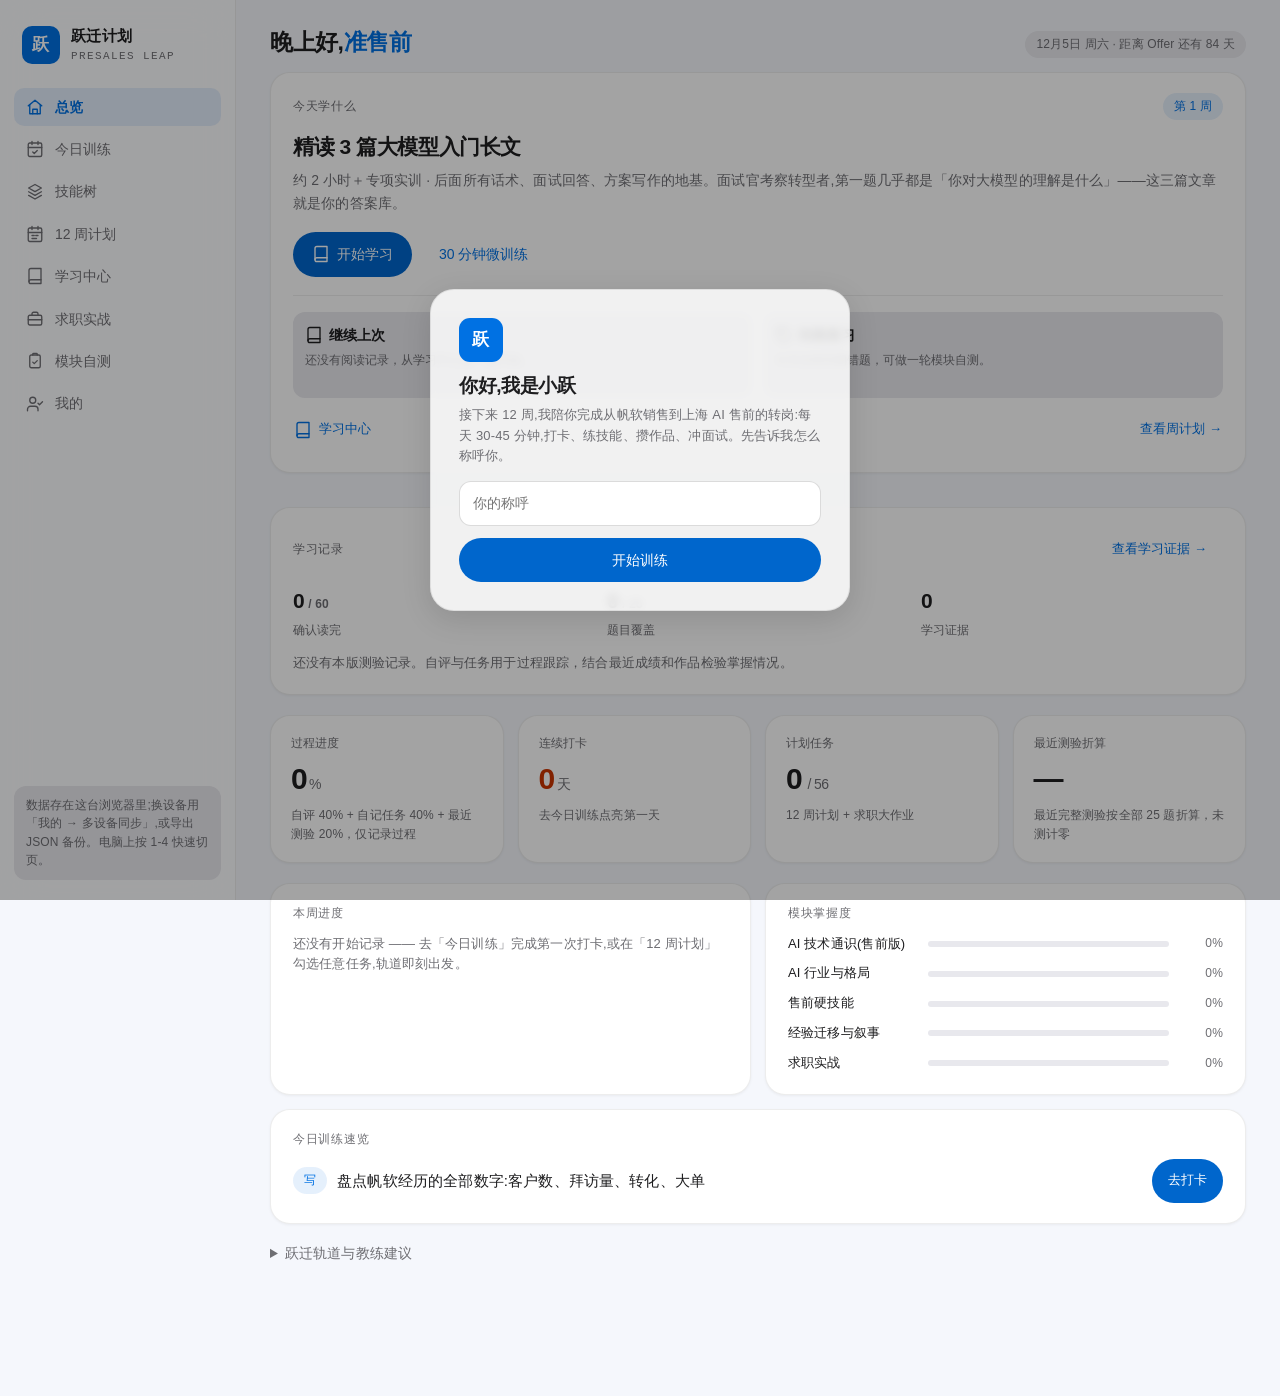
==== yueqian-training/index.html @ a4d29313 "发布 Web 1.17.0 - 资料与站点更新  Co-Authored-By: Claude Opus 5.5 <noreply@anthropic.com>" ====
<!doctype html>
<html lang="zh-CN" class="booting">
<head>
<meta charset="utf-8">
<meta name="viewport" content="width=device-width,initial-scale=1,viewport-fit=cover">
<meta name="color-scheme" content="light dark">
<title>跃迁计划 · 帆软销售 → 上海 AI 售前训练营</title>
<meta name="description" content="90 天跳槽冲刺:AI 通识、行业格局、售前硬技能、面试叙事与求职实战,一条轨道飞向 Offer。">
<link rel="icon" href="data:image/svg+xml,%3Csvg xmlns='http://www.w3.org/2000/svg' viewBox='0 0 64 64'%3E%3Crect width='64' height='64' rx='14' fill='%230071E3'/%3E%3Ctext x='32' y='44' font-size='34' text-anchor='middle' fill='white' font-family='PingFang SC,sans-serif' font-weight='600'%3E跃%3C/text%3E%3C/svg%3E">
<link rel="manifest" href="manifest.webmanifest">
<link rel="apple-touch-icon" href="icon-180.png">
<meta name="apple-mobile-web-app-capable" content="yes">
<meta name="apple-mobile-web-app-status-bar-style" content="black-translucent">
<meta name="apple-mobile-web-app-title" content="跃迁计划">
<meta name="format-detection" content="telephone=no">
<meta name="theme-color" content="#f5f7fc">
<script>
var APP_VERSION='1.17.0';
/* 课程内容与页面并行下载;app.js 读取这个 Promise */
window.YUEQIAN_CONTENT=fetch('./content/course.json',{cache:'no-cache'}).then(function(r){if(!r.ok)throw new Error('HTTP '+r.status);return r.json()});window.YUEQIAN_CONTENT.catch(function(){});
</script>
<style>
/* ---------- tokens ---------- */
:root{
  --bg:#f5f7fc; --surface:#ffffff; --surface-2:#e8e8ed; --ink:#1d1d1f; --muted:#6e6e73;
  --line:rgba(0,0,0,0.07); --line-strong:rgba(0,0,0,0.14);
  --brand:#0071e3; --brand-2:#0077ed; --brand-soft:rgba(0,113,227,0.10);
  --button-bg:#0066cc; --button-hover:#005bb5;
  --orange:#c93400; --orange-soft:rgba(255,149,0,0.13);
  --green:#248a3d; --green-soft:rgba(52,199,89,0.14);
  --red:#d70015; --red-soft:rgba(255,59,48,0.12);
  --amber:#b25000; --amber-soft:rgba(255,159,10,0.14);
  --shadow:0 8px 30px rgba(0,0,0,0.12); --shadow-sm:0 1px 3px rgba(0,0,0,0.05);
  --glass:rgba(255,255,255,0.22); --glass-hi:rgba(255,255,255,0.85); --glass-dim:rgba(0,0,0,0.04);
  --glass-line:rgba(0,0,0,0.08);
  --glass-shadow:0 16px 40px rgba(0,0,0,0.12);
  --tab-line:rgba(255,255,255,0.7);
  --tab-pill:rgba(255,255,255,0.38); --tab-pill-shadow:0 2px 8px rgba(0,0,0,0.08),inset 0 1px 1px rgba(255,255,255,0.95);
  --r:20px; --r-sm:12px;
  --font:-apple-system,BlinkMacSystemFont,"SF Pro Text","SF Pro Display","PingFang SC","Hiragino Sans GB","Microsoft YaHei","Segoe UI",sans-serif;
  --mono:ui-monospace,"SF Mono",SFMono-Regular,Menlo,Consolas,"PingFang SC",monospace;
}
:root[data-theme="dark"]{
  --bg:#0a0b12; --surface:#1c1c1e; --surface-2:#2c2c2e; --ink:#f5f5f7; --muted:#98989d;
  --line:rgba(255,255,255,0.10); --line-strong:rgba(255,255,255,0.20);
  --brand:#2997ff; --brand-2:#409cff; --brand-soft:rgba(41,151,255,0.16);
  --orange:#ff9f0a; --orange-soft:rgba(255,159,10,0.16);
  --green:#30d158; --green-soft:rgba(48,209,88,0.16);
  --red:#ff453a; --red-soft:rgba(255,69,58,0.16);
  --amber:#ffd60a; --amber-soft:rgba(255,214,10,0.15);
  --shadow:0 10px 34px rgba(0,0,0,0.55); --shadow-sm:0 1px 3px rgba(0,0,0,0.40);
  --glass:rgba(15,16,23,0.15); --glass-hi:rgba(255,255,255,0.22); --glass-dim:rgba(0,0,0,0.3);
  --glass-line:rgba(255,255,255,0.12);
  --glass-shadow:0 16px 44px rgba(0,0,0,0.42);
  --tab-line:rgba(255,255,255,0.25);
  --tab-pill:rgba(255,255,255,0.15); --tab-pill-shadow:0 2px 8px rgba(0,0,0,0.25),inset 0 1px 1px rgba(255,255,255,0.22);
}
/* ---------- base ---------- */
*{box-sizing:border-box}
html{-webkit-text-size-adjust:100%;background:var(--bg)}
body{margin:0;background:var(--bg);color:var(--ink);font:15px/1.6 var(--font);-webkit-font-smoothing:antialiased;letter-spacing:0.01em;touch-action:manipulation}
::selection{background:var(--brand-soft)}
h1,h2,h3,h4{margin:0;line-height:1.3;font-weight:600;letter-spacing:-0.02em}
p{margin:0}
button{font:inherit;color:inherit;background:none;border:0;padding:0;cursor:pointer}
input,select{font:inherit;color:inherit}
:focus-visible{outline:2px solid var(--brand);outline-offset:2px;border-radius:6px}
.ic{width:18px;height:18px;flex:none;fill:none;stroke:currentColor;stroke-width:1.8;stroke-linecap:round;stroke-linejoin:round}
.num{font-variant-numeric:tabular-nums}
.mono{font-family:var(--mono);letter-spacing:0}
.muted{color:var(--muted)}
.small{font-size:13px}
.hidden{display:none!important}
[hidden]{display:none!important}
@media (prefers-reduced-motion:reduce){*,*::before,*::after{animation:none!important;transition:none!important;scroll-behavior:auto!important}}
/* ---------- shell ---------- */
.app{display:flex;min-height:100vh}
.sidebar{width:236px;flex:none;position:sticky;top:0;height:100vh;display:flex;flex-direction:column;gap:4px;padding:20px 14px;background:color-mix(in srgb,var(--surface) 72%,transparent);backdrop-filter:blur(20px);-webkit-backdrop-filter:blur(20px);border-right:1px solid var(--line)}
.logo{display:flex;align-items:center;gap:11px;padding:4px 8px 18px}
.logo-mark{width:38px;height:38px;border-radius:10px;background:var(--brand);color:#fff;display:grid;place-items:center;font-weight:600;font-size:17px}
.logo b{display:block;font-size:15px;letter-spacing:0.02em}
.logo span{display:block;font-size:11px;color:var(--muted);letter-spacing:1.4px;font-family:var(--mono)}
.nav-btn{display:flex;align-items:center;gap:11px;width:100%;padding:8px 12px;border-radius:10px;color:var(--muted);font-weight:500;font-size:14px;text-align:left;transition:background .15s,color .15s}
.nav-btn:hover{background:var(--surface-2);color:var(--ink)}
.nav-btn.on{background:var(--brand-soft);color:var(--brand);font-weight:600}
.sidebar-foot{margin-top:auto;display:flex;flex-direction:column;gap:6px}
.side-note{padding:10px 12px;border-radius:12px;background:var(--surface-2);font-size:12px;color:var(--muted);line-height:1.55}
.main{flex:1;min-width:0;display:flex;flex-direction:column;padding-left:env(safe-area-inset-left,0px);padding-right:env(safe-area-inset-right,0px)}
.streak-chip{display:flex;align-items:center;gap:6px;padding:6px 12px;border-radius:999px;background:var(--surface-2);color:var(--ink);font-weight:600;font-size:13px;flex:none}
.streak-chip .ic{color:var(--orange);width:15px;height:15px}
.icon-btn{width:44px;height:44px;border-radius:10px;display:grid;place-items:center;color:var(--muted);transition:background .15s,color .15s}
.ptitle{font-size:23px;font-weight:700;letter-spacing:-0.02em;margin-bottom:14px}
.nudge{display:flex;align-items:center;gap:10px;justify-content:space-between;padding:12px 16px;border-radius:14px;background:var(--brand-soft);font-size:13px;font-weight:500;flex-wrap:wrap}
.nudge .ic{color:var(--brand);flex:none}
.nudge span{flex:1;min-width:180px;display:flex;align-items:center;gap:8px}
.me-row{display:flex;align-items:center;gap:14px;flex-wrap:wrap}
.me-mark{width:52px;height:52px;border-radius:14px;font-size:24px;flex:none}
.me-list{padding:0;overflow:hidden}
#dockTitle{position:fixed;top:calc(env(safe-area-inset-top,0px) + 8px);left:50%;transform:translate(-50%,-10px);z-index:55;padding:6px 18px;border-radius:999px;background:var(--glass);backdrop-filter:blur(4px) saturate(1.7);-webkit-backdrop-filter:blur(4px) saturate(1.7);border:1px solid var(--tab-line);box-shadow:var(--glass-shadow),inset 0 1px 1px var(--glass-hi);font-size:13px;font-weight:600;color:var(--ink);opacity:0;pointer-events:none;transition:opacity .22s ease,transform .22s ease;white-space:nowrap;max-width:70vw;overflow:hidden;text-overflow:ellipsis}
#dockTitle.on{opacity:1;transform:translate(-50%,0)}
.co-row{position:relative;border-radius:12px;overflow:hidden}
.co-red{position:absolute;inset:0;background:var(--red);color:#fff;border-radius:12px;display:flex;align-items:center;justify-content:flex-end;padding-right:20px;font-size:13px;font-weight:600}
.co-body{position:relative;z-index:1;display:flex;align-items:center;gap:8px;flex-wrap:wrap;background:var(--surface);border:1px solid var(--line);border-radius:12px;padding:8px 10px;transition:transform .28s cubic-bezier(.32,.72,.34,1)}
.me-item{border-bottom:1px solid var(--line)}
.me-item:last-child{border-bottom:0}
.me-item summary{display:flex;align-items:center;gap:12px;padding:13px 16px;cursor:pointer;list-style:none;font-weight:500;font-size:15px;user-select:none}
.me-item summary::-webkit-details-marker{display:none}
.me-lead{color:var(--brand)}
.me-val{margin-left:auto;color:var(--muted);font-size:13px;font-weight:400;max-width:45%;overflow:hidden;text-overflow:ellipsis;white-space:nowrap}
.me-chev{color:var(--muted);transition:transform .2s;flex:none}
.me-item[open] .me-chev{transform:rotate(180deg)}
.me-body{padding:2px 18px 16px 48px}
.log-more summary{cursor:pointer;color:var(--brand);font-size:13px;padding:10px 0 4px}
.log-more summary::-webkit-details-marker{display:none}
.logv{padding:12px 0;border-bottom:1px solid var(--line)}
.logv:last-child{border-bottom:0;padding-bottom:2px}
.logv ul{margin:7px 0 0;padding-left:18px;display:flex;flex-direction:column;gap:4px;font-size:13px;line-height:1.55}
.icon-btn:hover{background:var(--surface-2);color:var(--ink)}
.content{width:100%;max-width:1040px;margin:0 auto;padding:calc(28px + env(safe-area-inset-top,0px)) 32px 110px;display:grid;overflow-x:hidden;overflow-x:clip}
.view{grid-area:1/1;min-width:0}
.view.vi-l,.view.vi-r{position:relative;z-index:6;background:var(--bg)}
.view.vi-l{animation:vi-l .32s cubic-bezier(.32,.72,.34,1) both}
.view.vi-r{animation:vi-r .32s cubic-bezier(.32,.72,.34,1) both}
@keyframes vi-l{from{transform:translateX(-44px)}to{transform:none}}
@keyframes vi-r{from{transform:translateX(44px)}to{transform:none}}
@keyframes vin{from{opacity:0;transform:translateY(6px)}to{opacity:1;transform:none}}
.tabbar{display:none}
/* ---------- components ---------- */
.card{background:var(--surface);border:1px solid var(--line);border-radius:var(--r);box-shadow:var(--shadow-sm)}
.card.lift{transition:transform .2s ease,box-shadow .2s ease}
.card.lift:hover{transform:translateY(-2px);box-shadow:0 6px 18px rgba(0,0,0,0.08)}
:root[data-theme="dark"] .card.lift:hover{box-shadow:0 6px 18px rgba(0,0,0,0.5)}
.pad{padding:20px 22px}
.eyebrow{font-size:12px;font-weight:500;letter-spacing:0.06em;color:var(--muted)}
.btn{display:inline-flex;align-items:center;justify-content:center;gap:7px;padding:10px 18px;min-height:44px;border-radius:980px;font-weight:500;font-size:14px;background:var(--surface-2);color:var(--ink);border:1px solid transparent;transition:background .18s,color .18s,transform .12s ease;user-select:none}
.btn:hover{background:color-mix(in srgb,var(--surface-2) 82%,var(--muted))}
.btn:active{transform:scale(.97)}
.btn.primary{background:var(--button-bg);color:#fff}
.btn.primary:hover{background:var(--button-hover)}
.btn.ghost{background:transparent;color:var(--brand)}
.btn.ghost:hover{background:var(--brand-soft)}
.btn.danger{color:var(--red)}
.btn.sm{padding:8px 15px;min-height:44px;font-size:13px}
.tag{display:inline-flex;align-items:center;gap:5px;padding:3px 10px;border-radius:999px;font-size:12px;font-weight:500;background:var(--surface-2);color:var(--muted);border:1px solid transparent}
.tag.brand{background:var(--brand-soft);color:var(--brand)}
.tag.orange{background:var(--orange-soft);color:var(--orange)}
.tag.green{background:var(--green-soft);color:var(--green)}
.tag.amber{background:var(--amber-soft);color:var(--amber)}
.field{width:100%;padding:10px 13px;border-radius:12px;border:1px solid var(--line-strong);background:var(--surface);font-size:14px}
@media (pointer:coarse){.field{font-size:16px;padding:11px 13px}}
.field:focus{outline:none;border-color:var(--brand);box-shadow:0 0 0 3.5px var(--brand-soft)}
select.field{appearance:none;background-image:linear-gradient(45deg,transparent 50%,var(--muted) 50%),linear-gradient(135deg,var(--muted) 50%,transparent 50%);background-position:calc(100% - 18px) 50%,calc(100% - 13px) 50%;background-size:5px 5px;background-repeat:no-repeat;padding-right:34px}
.form-check{display:flex;align-items:flex-start;gap:9px;padding:7px 10px;border-radius:10px;cursor:pointer;transition:background .12s}
.form-check:hover{background:var(--surface-2)}
.form-check input{width:17px;height:17px;margin:2px 0 0;accent-color:var(--brand);flex:none}
.form-check input:checked + span{color:var(--muted);text-decoration:line-through;text-decoration-color:var(--line-strong)}
.hr{border:0;border-top:1px solid var(--line);margin:18px 0}
.grid2{display:grid;grid-template-columns:1fr 1fr;gap:14px}
@media (max-width:640px){.grid2{grid-template-columns:1fr}}
.seg{display:inline-flex;background:transparent;border:1px solid var(--line-strong);border-radius:10px;padding:2px;gap:2px}
.seg button{position:relative;padding:8px 14px;border-radius:8px;font-size:13px;font-weight:500;color:var(--muted);transition:background .15s,color .15s}
.seg button::after{content:"";position:absolute;inset:-4px -6px}
.seg button.on{background:var(--brand-soft);color:var(--brand);font-weight:600}
/* ---------- hero ---------- */
.hero{display:flex;flex-direction:column;gap:14px;margin-bottom:20px}
.hero-top{display:flex;align-items:flex-end;justify-content:space-between;gap:14px;flex-wrap:wrap}
.hero h2{font-size:23px;font-weight:700;letter-spacing:-0.02em}
.hero h2 em{font-style:normal;color:var(--brand)}
.runway{padding:20px 22px 12px}
.runway svg{width:100%;height:auto;display:block}
.rw-phase{font-size:11px;letter-spacing:0.12em;fill:var(--muted);font-weight:500}
.rw-phase.done{fill:var(--brand);font-weight:600}
.rw-flag{font-size:11px;letter-spacing:0.18em;fill:var(--brand);font-weight:600}
.rw-dots{display:none;gap:6px;flex-wrap:wrap;padding:2px 0 10px}
.rw-dots .tag{font-size:11px}
.coach{display:flex;gap:12px;align-items:flex-start}
.coach-ic{width:34px;height:34px;flex:none;border-radius:9px;background:var(--brand-soft);color:var(--brand);display:grid;place-items:center}
.coach-card{flex:1;min-width:0;border-left:2px solid var(--brand);padding-left:14px}
.coach-card .who{font-size:12px;font-weight:600;color:var(--brand);letter-spacing:0.04em;margin-bottom:2px}
.coach-card p{font-size:15px;line-height:1.6}
.coach-card p.fadein{animation:vin .45s ease}
.app-ic{width:44px;height:44px;border-radius:11px;background:var(--brand);color:#fff;display:grid;place-items:center;font-weight:600;font-size:17px}
/* ---------- stats ---------- */
.stats{display:grid;grid-template-columns:repeat(4,1fr);gap:14px;margin-bottom:20px}
@media (max-width:760px){.stats{grid-template-columns:repeat(2,1fr)}}
.stat{padding:18px 20px}
.stat .lbl{font-size:12px;color:var(--muted);font-weight:500}
.stat .val{font-size:30px;font-weight:600;letter-spacing:-0.02em;margin-top:2px}
.stat .sub{font-size:12px;color:var(--muted);margin-top:3px}
.stat .val .unit{font-size:14px;color:var(--muted);font-weight:500;margin-left:2px}
/* ---------- heat / bars ---------- */
.heat{display:grid;grid-template-columns:repeat(14,1fr);gap:4px;max-width:520px}
.heat i{aspect-ratio:1;border-radius:4px;background:var(--surface-2)}
.heat i.on{background:var(--brand)}
.heat i.today{box-shadow:0 0 0 2px var(--surface),0 0 0 3.5px var(--brand)}
.bar-row{display:flex;align-items:center;gap:12px}
.bar-row .bl{flex:0 0 128px;font-size:13px;font-weight:500}
.bar-row .track{flex:1;height:6px;border-radius:99px;background:var(--surface-2);overflow:hidden}
.bar-row .fill{height:100%;border-radius:99px;background:var(--brand);transition:width .5s ease}
.bar-row .pc{flex:0 0 42px;text-align:right;font-size:12px;color:var(--muted)}
/* ---------- skills ---------- */
.skill-grid{display:grid;grid-template-columns:repeat(auto-fill,minmax(178px,1fr));gap:9px}
.sk-desc{grid-column:1/-1;margin:-2px 4px 4px;line-height:1.7}
.sk-desc:empty{display:none}
.chip-skill{display:flex;align-items:center;gap:6px;padding:8px 9px 8px 13px;border-radius:13px;border:1px solid var(--line);background:var(--surface);transition:transform .12s,border-color .15s,background .15s}
.chip-skill:hover{transform:translateY(-1px);border-color:var(--line-strong)}
.sk-main{flex:1;display:flex;flex-direction:column;gap:2px;text-align:left;font:inherit;min-width:0;padding:3px 0}
.sk-main:active{transform:scale(.97)}
.sk-learn{width:24px;height:24px}
.chip-skill .nm{font-size:13px;font-weight:500;line-height:1.4}
.chip-skill .lv{display:flex;align-items:center;gap:5px;font-size:11px;color:var(--muted);letter-spacing:0.04em}
.chip-skill .lv::before{content:"";width:6px;height:6px;border-radius:99px;background:var(--line-strong)}
.chip-skill.lv1{background:var(--surface-2);border-color:transparent}
.chip-skill.lv1 .lv::before{background:var(--muted)}
.chip-skill.lv2{background:var(--brand-soft);border-color:transparent}
.chip-skill.lv2 .lv::before{background:var(--brand)}
.chip-skill.lv3{background:var(--green-soft);border-color:transparent}
.chip-skill.lv3 .lv::before{background:var(--green)}
@keyframes pop{0%{transform:scale(1)}40%{transform:scale(1.04)}100%{transform:scale(1)}}
.chip-skill.pop{animation:pop .22s ease}
/* ---------- weeks / details ---------- */
details.wk{border:1px solid var(--line);border-radius:14px;background:var(--surface);overflow:hidden}
details.wk + details.wk{margin-top:9px}
details.wk summary{display:flex;align-items:center;gap:10px;padding:13px 16px;cursor:pointer;list-style:none;font-weight:500;font-size:15px}
details.wk summary::-webkit-details-marker{display:none}
details.wk .chev{transition:transform .18s;color:var(--muted)}
details[open] > summary .chev{transform:rotate(180deg)}
details.wk .wk-body{padding:2px 16px 14px;display:flex;flex-direction:column;gap:2px}
details.wk.here{border-color:var(--brand);box-shadow:0 0 0 3.5px var(--brand-soft)}
.phase-head{display:flex;align-items:center;gap:12px;margin:22px 0 10px}
.phase-head h3{font-size:15px;font-weight:600}
.phase-head .track{flex:1;height:6px;border-radius:99px;background:var(--surface-2);overflow:hidden;min-width:80px}
.phase-head .fill{height:100%;background:var(--brand);border-radius:99px;transition:width .5s}
/* ---------- qa flip ---------- */
.qa-grid{display:grid;grid-template-columns:repeat(auto-fill,minmax(255px,1fr));gap:12px}
.flip{perspective:1200px;height:215px;cursor:pointer}
.flip-in{position:relative;width:100%;height:100%;transition:transform .5s cubic-bezier(.2,.7,.25,1);transform-style:preserve-3d}
.flip.on .flip-in{transform:rotateY(180deg)}
.face{position:absolute;inset:0;backface-visibility:hidden;-webkit-backface-visibility:hidden;border-radius:18px;border:1px solid var(--line);background:var(--surface);padding:16px 17px;display:flex;flex-direction:column;box-shadow:var(--shadow-sm)}
.face.back{transform:rotateY(180deg);background:var(--surface-2);overflow:auto}
.face .q{font-weight:600;font-size:14px;line-height:1.5}
.face .hint{margin-top:auto;display:flex;align-items:center;gap:6px;color:var(--muted);font-size:12px}
.face.back ul{margin:4px 0 8px;padding-left:17px;display:flex;flex-direction:column;gap:5px;font-size:12px;color:var(--ink)}
.face.back li::marker{color:var(--brand)}
/* ---------- 自测选项与进度点 ---------- */
.opt{display:flex;align-items:flex-start;gap:9px;padding:12px 14px;min-height:44px;border:1px solid var(--line-strong);border-radius:12px;background:var(--surface);font-size:14px;line-height:1.55;cursor:pointer;transition:background .15s,border-color .15s}
.opt+.opt{margin-top:8px}
.opt input{margin-top:3px;accent-color:var(--brand)}
.opt:hover{border-color:var(--brand)}
.opt.ok{border-color:var(--green);background:var(--green-soft)}
.opt.no{border-color:var(--red);background:var(--red-soft)}
.qdots{display:flex;gap:5px}
.qdots i{width:7px;height:7px;border-radius:999px;background:var(--line-strong);transition:background .2s}
.qdots i.on{background:var(--brand)}
/* ---------- task rows / lessons ---------- */
.tsk{display:flex;align-items:flex-start;gap:6px;padding:6px 8px;border-radius:10px}
.tsk:hover{background:var(--surface-2)}
.tsk .form-check{flex:1;padding:1px 0}
.lesson-btn{flex:none;width:44px;height:44px;border-radius:12px;display:grid;place-items:center;color:var(--brand);background:var(--brand-soft);transition:transform .12s}
.lesson-btn .ic{width:20px;height:20px}
.lesson-btn:hover{transform:scale(1.1)}
/* ---------- drawer ---------- */
#drawerMask{position:fixed;inset:0;background:rgba(0,0,0,0.32);z-index:70;opacity:0;transition:opacity .25s;pointer-events:none}
:root[data-theme="dark"] #drawerMask{background:rgba(0,0,0,0.5)}
#drawerMask.on{opacity:1;pointer-events:auto}
#drawer{position:fixed;top:0;right:0;bottom:0;width:min(640px,100vw);background:color-mix(in srgb,var(--surface) 88%,transparent);backdrop-filter:blur(4px) saturate(1.7);-webkit-backdrop-filter:blur(4px) saturate(1.7);border-left:1px solid var(--glass-line);box-shadow:var(--shadow);z-index:75;transform:translateX(103%);transition:transform .34s cubic-bezier(.32,.72,.25,1);display:flex;flex-direction:column;border-radius:0}
#drawer.on{transform:none}
.dr-head{padding:calc(10px + env(safe-area-inset-top,0px)) 24px 12px;border-bottom:1px solid var(--line);display:flex;flex-direction:column;gap:8px}
.dr-navrow{display:flex;align-items:center;gap:8px;min-width:0}
.dr-back{display:inline-flex;align-items:center;gap:1px;color:var(--brand);font-size:15px;font-weight:500;padding:6px 10px 6px 2px;margin-left:-8px;min-height:44px;flex:none;border-radius:10px;transition:opacity .15s}
.dr-back:active{opacity:.55}
.dr-back .ic{width:18px;height:18px}
.dr-head h3{font-size:19px;font-weight:600;letter-spacing:-0.02em}
.dr-src{font-size:11px;color:var(--muted);letter-spacing:0.04em;font-weight:500;flex:1;min-width:0;white-space:nowrap;overflow:hidden;text-overflow:ellipsis}
.dr-body{flex:1;overflow-y:auto;padding:8px 24px 32px}
.dr-foot{padding:14px 24px;border-top:1px solid var(--line)}
/* md */
.md h5{font-size:13px;margin:14px 0 4px;font-weight:600;letter-spacing:-0.01em}
.md p{margin:8px 0;font-size:14px;line-height:1.78}
.md ul{margin:6px 0 6px;padding-left:18px;display:flex;flex-direction:column;gap:5px;font-size:14px}
.md blockquote{margin:10px 0;padding:10px 14px;border-radius:12px;background:var(--brand-soft);font-size:13px;line-height:1.7}
.md table{width:100%;border-collapse:collapse;margin:10px 0;font-size:13px}
.md pre{max-width:100%;overflow-x:auto;white-space:pre;padding:14px;background:var(--surface-2);border-radius:10px;font-size:.82em;line-height:1.6}
.md img{display:block;max-width:100%;height:auto;margin:12px 0;border-radius:10px}
.md th{text-align:left;padding:7px 10px;background:transparent;border-bottom:1px solid var(--line-strong);font-size:12px;font-weight:600;white-space:nowrap}
.md td{padding:7px 10px;border-bottom:1px solid var(--line);vertical-align:top;line-height:1.6}
.mat{margin:12px 0;border:none;border-radius:14px;background:var(--surface-2);padding:13px 16px}
.mat summary{display:flex;align-items:center;gap:8px;flex-wrap:wrap;cursor:pointer;list-style:none;min-height:44px}
.mat summary::-webkit-details-marker{display:none}
.mat .chev{color:var(--muted);margin-left:auto;transition:transform .18s}
.mat[open] .chev{transform:rotate(180deg)}
.sec-t{font-size:11px;font-weight:600;letter-spacing:0.08em;color:var(--muted);margin:20px 0 8px}
/* learn view */
.learn-week{font-size:12px;font-weight:500;letter-spacing:0.04em}
.learn-item{display:flex;align-items:center;gap:10px;width:100%;padding:11px 14px;border:1px solid var(--line);border-radius:13px;background:var(--surface);transition:transform .12s,border-color .15s;margin-bottom:7px;font-size:14px;font-weight:500}
.learn-item.done .ic{color:var(--green)}
.learn-item.done span:nth-of-type(1){color:var(--muted)}
.learn-item:hover{transform:translateY(-1px);border-color:var(--brand)}
.daily-how summary{cursor:pointer;color:var(--brand);font-weight:500;font-size:13px}
.daily-how{margin:-4px 0 16px}
/* ---------- toast / modal ---------- */
#toasts{position:fixed;bottom:calc(24px + env(safe-area-inset-bottom,0px));left:50%;transform:translateX(-50%);z-index:90;display:flex;flex-direction:column;gap:8px;align-items:center;pointer-events:none;width:min(92vw,480px)}
.toast{display:flex;align-items:center;gap:10px;background:color-mix(in srgb,var(--surface) 72%,transparent);backdrop-filter:blur(4px) saturate(1.7);-webkit-backdrop-filter:blur(4px) saturate(1.7);border:1px solid var(--glass-line);box-shadow:var(--shadow);border-radius:14px;padding:11px 16px;font-weight:500;animation:tin .3s cubic-bezier(.2,.9,.3,1.1);max-width:100%;pointer-events:none;font-size:13px}
.toast button{pointer-events:auto}
.toast .ic{color:var(--brand)}
.toast.orange .ic{color:var(--orange)}
.toast.green .ic{color:var(--green)}
@keyframes tin{from{opacity:0;transform:translateY(10px)}to{opacity:1;transform:none}}
.toast.out{opacity:0;transform:translateY(-8px);transition:.3s}
.modal-mask{position:fixed;inset:0;background:rgba(0,0,0,0.36);z-index:80;display:grid;place-items:center;padding:20px}
.modal{background:color-mix(in srgb,var(--surface) 85%,transparent);backdrop-filter:blur(4px) saturate(1.7);-webkit-backdrop-filter:blur(4px) saturate(1.7);border:1px solid var(--glass-line);border-radius:24px;box-shadow:var(--shadow);max-width:420px;width:100%;padding:28px;animation:vin .3s ease}
.modal h3{font-size:19px;font-weight:600;margin:12px 0 6px;letter-spacing:-0.02em}
/* ---------- mobile ---------- */
@media (max-width:880px){
  .sidebar{display:none}
  #toasts{bottom:calc(86px + env(safe-area-inset-bottom,0px))}
  .content{padding:calc(18px + env(safe-area-inset-top,0px)) 16px 140px}
  .rw-dots{display:flex}
  .runway .rw-phase{display:none}
  .rw-lbls{display:none}
  .tabbar{display:flex;position:fixed;left:50%;transform:translateX(-50%);width:min(292px,calc(100vw - 36px));bottom:calc(12px + env(safe-area-inset-bottom,0px));z-index:60;align-items:stretch;padding:5px;border-radius:999px;background:radial-gradient(130% 90% at 18% -10%,rgba(255,255,255,0.13),rgba(255,255,255,0.03) 45%,rgba(255,255,255,0) 65%),var(--glass);backdrop-filter:blur(4px) saturate(1.7);-webkit-backdrop-filter:blur(4px) saturate(1.7);border:1px solid var(--tab-line);box-shadow:var(--glass-shadow),inset 0 1.5px 1px -0.5px var(--glass-hi),inset 0 -1px 1px var(--glass-dim)}
  #tabPill{position:absolute;top:5px;bottom:5px;left:5px;width:calc((100% - 10px)/4);border-radius:999px;background:var(--tab-pill);box-shadow:var(--tab-pill-shadow);transition:transform .32s cubic-bezier(.32,.72,.34,1),opacity .25s ease;pointer-events:none}
  .tabbar .nav-btn{position:relative;z-index:1;flex:1;flex-direction:column;gap:3px;align-items:center;padding:7px 2px 6px;font-size:11px;font-weight:500;border-radius:999px;color:color-mix(in srgb,var(--muted) 55%,var(--ink))}
  :root[data-theme="dark"] .tabbar .nav-btn{text-shadow:0 1px 2px rgba(0,0,0,0.4)}
  :root:not([data-theme="dark"]) .tabbar .nav-btn{text-shadow:0 1px 2px rgba(255,255,255,0.6)}
  .tabbar .nav-btn:hover{background:transparent;color:var(--ink)}
  .tabbar .nav-btn.on{background:transparent;color:var(--brand);font-weight:600}
  .tabbar .nav-btn.on .ic{animation:tabpop .42s cubic-bezier(.3,1.7,.4,1)}
  .tabbar .nav-btn .ic{width:21px;height:21px;transition:transform .15s ease}
  .tabbar .nav-btn:active .ic{transform:scale(.78)}
  .tabbar .nav-btn.on .ic{animation:tabpop .42s cubic-bezier(.3,1.7,.4,1)}
  @keyframes tabpop{0%{transform:scale(1)}45%{transform:scale(1.25)}100%{transform:scale(1)}}
  .flip{height:240px}
}
.study-hub{padding:20px 22px}
.study-heading,.study-actions,.reader-tools,.reader-settings,.evidence-summary{display:flex;align-items:center;gap:8px;flex-wrap:wrap}
.study-heading{justify-content:space-between}
.study-hub h3{font-size:21px;line-height:1.45;margin:12px 0 6px}
.study-hub .study-description{color:var(--muted);font-size:14px;line-height:1.7}
.study-actions{margin-top:16px}
.study-next{display:grid;grid-template-columns:1fr 1fr;gap:10px;margin-top:18px;padding-top:16px;border-top:1px solid var(--line)}
.study-next button{text-align:left;border-radius:12px;background:var(--surface-2);padding:12px;min-height:86px;display:flex;flex-direction:column;gap:5px;min-width:0}
.study-next b{font-size:14px;display:flex;align-items:center;gap:6px}
.study-next span{font-size:12px;color:var(--muted);line-height:1.6;overflow-wrap:anywhere}
.study-library{display:flex;align-items:center;justify-content:space-between;gap:8px;margin-top:10px}
.study-library .btn{padding-left:0;padding-right:0}
.home-details{margin-top:18px}
.home-details>summary{min-height:44px;cursor:pointer;color:var(--muted);font-size:14px}
.home-details .coach{margin-top:18px}
.learning-evidence{margin-bottom:20px}
.evidence-metrics{display:grid;grid-template-columns:repeat(3,1fr);gap:12px;margin:12px 0}
.evidence-metrics b{display:block;font-size:21px;font-weight:600;font-variant-numeric:tabular-nums}
.evidence-metrics span{font-size:12px;color:var(--muted)}
.learn-filters{display:flex;gap:10px;flex-wrap:wrap;margin:10px 0 12px}
.learn-filters label{display:flex;align-items:center;gap:8px;font-size:13px;color:var(--muted);flex:1;min-width:140px}
.learn-filters select{min-height:44px;flex:1;min-width:0;width:auto}
.learn-item{text-align:left;align-items:flex-start;min-height:64px}
.learn-copy{flex:1;min-width:0}
.learn-title{display:block;line-height:1.6;overflow-wrap:anywhere}
.learn-meta{display:flex;align-items:center;gap:6px;flex-wrap:wrap;margin-top:4px;font-size:12px;color:var(--muted)}
.learn-snippet{display:-webkit-box;-webkit-line-clamp:2;-webkit-box-orient:vertical;overflow:hidden;font-size:13px;font-weight:400;line-height:1.7;color:var(--muted);margin-top:7px}
mark{background:var(--amber-soft);color:var(--ink);border-radius:3px;padding:0 1px}
.learn-empty{padding:24px;text-align:center}
#drawer{background:var(--surface);backdrop-filter:none;-webkit-backdrop-filter:none;visibility:hidden;transition:transform .3s cubic-bezier(.32,.72,.25,1),visibility 0s .3s}
#drawer.on{visibility:visible;transition:transform .3s cubic-bezier(.32,.72,.25,1),visibility 0s}
.dr-head{padding-left:20px;padding-right:20px}
.dr-body{padding-left:20px;padding-right:20px;overscroll-behavior:contain;--reading-size:17px;--reading-line:1.85}
#drawer .md{font-size:var(--reading-size);line-height:var(--reading-line);overflow-wrap:anywhere}
#drawer .md p,#drawer .md ul,#drawer .md blockquote{font-size:inherit;line-height:inherit}
#drawer .md h5{font-size:1em;line-height:1.5;margin:1.2em 0 .5em}
#drawer .md table{display:block;overflow-x:auto;font-size:.88em}
#drawer .md th,#drawer .md td{line-height:var(--reading-line)}
.reader-tools{justify-content:space-between}
.reader-tools .small{flex:1;min-width:120px}
.reader-settings{padding:12px;border-radius:12px;background:var(--surface-2);font-size:13px}
.reader-settings .btn{min-width:44px;padding:8px}
.reader-settings label{display:flex;align-items:center;gap:7px}
.reader-settings select{width:auto}
.dr-foot{padding:12px 20px calc(12px + env(safe-area-inset-bottom,0px));display:flex;gap:8px;flex-wrap:wrap;background:var(--surface)}
.dr-foot .btn{flex:1;min-width:120px}
.evidence-editor{margin-top:24px;padding:14px 16px;border:1px solid var(--line-strong);border-radius:14px}
.evidence-editor>summary{cursor:pointer;min-height:44px;display:flex;align-items:center;gap:8px;font-weight:600;font-size:15px}
.evidence-editor label.evidence-field{display:block;font-size:13px;color:var(--muted);margin-top:12px}
.evidence-editor .field{display:block;margin-top:5px}
.evidence-editor textarea{font:inherit;resize:vertical;min-height:110px}
.evidence-editor .evidence-goals{max-height:210px;overflow:auto;margin:10px 0}
.evidence-goals .form-check{font-size:13px;min-height:44px}
.evidence-goals .form-check input{margin-top:4px}
.proof-item{padding:12px 0;border-bottom:1px solid var(--line);overflow-wrap:anywhere}
.proof-item:last-child{border-bottom:0}
.proof-item h4{font-size:14px;line-height:1.6;margin-bottom:4px}
.proof-item p{font-size:13px;line-height:1.7;white-space:pre-wrap}
.proof-item a{color:var(--brand);font-size:13px}
.task-proof{padding:0 8px 10px;font-size:12px;color:var(--green)}
.task-proof:empty{display:none}
.quiz-history{margin-top:14px}
.quiz-history>summary{min-height:44px;cursor:pointer;font-weight:500;font-size:14px}
.attempt-row{display:flex;align-items:center;justify-content:space-between;gap:14px;padding:10px 0;border-bottom:1px solid var(--line);font-size:13px}
.attempt-row:last-child{border-bottom:0}
.form-check{min-width:44px;min-height:44px;align-items:center}
.seg button{min-height:44px}
button:disabled{opacity:.55;cursor:default}
@media (max-width:420px){.study-hub{padding:18px}.study-hub h3{font-size:19px}.study-next{gap:8px}.study-next button{padding:10px}.evidence-metrics{gap:8px}.evidence-metrics b{font-size:19px}}
/* ---------- 启动骨架与更新提示条 ---------- */
.boot-status{display:none;align-items:center;gap:12px;flex-wrap:wrap;margin-bottom:12px;font-size:14px;color:var(--muted)}
.booting .boot-status{display:flex}
.booting #studyHub,.booting #learningEvidence{min-height:136px}
.booting #curWeek,.booting #modBars,.booting #ovToday{min-height:56px}
.booting #studyHub,.booting #learningEvidence,.booting #curWeek,.booting #modBars,.booting #ovToday{background:var(--surface-2);border-radius:14px;animation:skel 1.2s ease-in-out infinite alternate}
@keyframes skel{from{opacity:.55}to{opacity:1}}
.update-banner{position:fixed;top:calc(env(safe-area-inset-top,0px) + 10px);left:50%;transform:translateX(-50%);z-index:95;display:flex;align-items:center;gap:8px;min-height:44px;padding:10px 18px;border:0;border-radius:999px;background:var(--button-bg);color:#fff;font:inherit;font-size:14px;font-weight:600;box-shadow:var(--shadow);cursor:pointer;max-width:calc(100vw - 32px)}
@media (prefers-reduced-transparency:reduce){
 .sidebar,.tabbar,#dockTitle,#drawer,.modal,.toast{background:var(--surface);backdrop-filter:none;-webkit-backdrop-filter:none}
 #tabPill{background:var(--surface-2)}
}
</style>
</head>
<body>
<div id="dockTitle" aria-hidden="true"></div>


<svg width="0" height="0" style="position:absolute" aria-hidden="true">
  <defs>
    <symbol id="i-home" viewBox="0 0 24 24"><path d="M3 10.5 12 3l9 7.5"/><path d="M5 9.5V21h14V9.5"/><path d="M9 21v-6h6v6"/></symbol>
    <symbol id="i-flame" viewBox="0 0 24 24"><path d="M8.5 14.5A2.5 2.5 0 0 0 11 12c0-1.38-.5-2-1-3-1.072-2.143-.224-4.054 2-6 .5 2.5 2 4.9 4 6.5 2 1.6 3 3.5 3 5.5a7 7 0 1 1-14 0c0-1.153.433-2.294 1-3a2.5 2.5 0 0 0 2.5 2.5z"/></symbol>
    <symbol id="i-cal" viewBox="0 0 24 24"><rect x="3" y="4" width="18" height="18" rx="2"/><path d="M8 2v4M16 2v4M3 10h18"/></symbol>
    <symbol id="i-cal-check" viewBox="0 0 24 24"><rect x="3" y="4" width="18" height="18" rx="2"/><path d="M8 2v4M16 2v4M3 10h18"/><path d="m9 16 2 2 4-4"/></symbol>
    <symbol id="i-layers" viewBox="0 0 24 24"><path d="m12 2 8.5 4.7L12 11.4 3.5 6.7 12 2z"/><path d="m3.5 11.7 8.5 4.7 8.5-4.7"/><path d="m3.5 16.6 8.5 4.7 8.5-4.7"/></symbol>
    <symbol id="i-range" viewBox="0 0 24 24"><rect x="3" y="4" width="18" height="18" rx="2"/><path d="M8 2v4M16 2v4M3 10h18"/><path d="M8 14h3M13 14h3M8 18h6"/></symbol>
    <symbol id="i-briefcase" viewBox="0 0 24 24"><rect x="3" y="7" width="18" height="13" rx="2"/><path d="M8 7V5a2 2 0 0 1 2-2h4a2 2 0 0 1 2 2v2"/><path d="M3 13h18"/></symbol>
    <symbol id="i-clipboard" viewBox="0 0 24 24"><rect x="5" y="4" width="14" height="17" rx="2"/><path d="M9 4V3a1 1 0 0 1 1-1h4a1 1 0 0 1 1 1v1"/><path d="m9 13.5 2 2 4-4"/></symbol>
    <symbol id="i-sparkles" viewBox="0 0 24 24"><path d="M12 3l1.9 5.1L19 10l-5.1 1.9L12 17l-1.9-5.1L5 10l5.1-1.9L12 3z"/><path d="M19 15l.8 2.2L22 18l-2.2.8L19 21l-.8-2.2L16 18l2.2-.8L19 15z"/></symbol>
    <symbol id="i-sliders" viewBox="0 0 24 24"><path d="M21 4h-7M10 4H3M21 12h-9M8 12H3M21 20h-5M12 20H3"/><path d="M14 2v4M8 10v4M16 18v4"/></symbol>
    <symbol id="i-sun" viewBox="0 0 24 24"><circle cx="12" cy="12" r="4"/><path d="M12 2v2M12 20v2M4.9 4.9l1.4 1.4M17.7 17.7l1.4 1.4M2 12h2M20 12h2M4.9 19.1l1.4-1.4M17.7 6.3l1.4-1.4"/></symbol>
    <symbol id="i-moon" viewBox="0 0 24 24"><path d="M21 12.8A9 9 0 1 1 11.2 3a7 7 0 0 0 9.8 9.8z"/></symbol>
    <symbol id="i-download" viewBox="0 0 24 24"><path d="M12 3v12M7 10l5 5 5-5M5 21h14"/></symbol>
    <symbol id="i-upload" viewBox="0 0 24 24"><path d="M12 15V3M7 8l5-5 5 5M5 21h14"/></symbol>
    <symbol id="i-trash" viewBox="0 0 24 24"><path d="M4 7h16M10 11v6M14 11v6M6 7l1 13h10l1-13M9 7V4h6v3"/></symbol>
    <symbol id="i-chev" viewBox="0 0 24 24"><path d="m6 9 6 6 6-6"/></symbol>
    <symbol id="i-check" viewBox="0 0 24 24"><path d="m5 12 5 5 9-9"/></symbol>
    <symbol id="i-plus" viewBox="0 0 24 24"><path d="M12 5v14M5 12h14"/></symbol>
    <symbol id="i-refresh" viewBox="0 0 24 24"><path d="M3 12a9 9 0 1 0 9-9 9.75 9.75 0 0 0-6.74 2.74L3 8"/><path d="M3 3v5h5"/></symbol>
    <symbol id="i-trophy" viewBox="0 0 24 24"><path d="M8 21h8M12 17v4"/><path d="M7 4h10v6a5 5 0 0 1-10 0z"/><path d="M17 6h3a2 2 0 0 1-2 4h-1M7 6H4a2 2 0 0 0 2 4h1"/></symbol>
    <symbol id="i-zap" viewBox="0 0 24 24"><path d="M13 2 4 14h6l-1 8 9-12h-6l1-8z"/></symbol>
    <symbol id="i-target" viewBox="0 0 24 24"><circle cx="12" cy="12" r="8"/><circle cx="12" cy="12" r="4"/><circle cx="12" cy="12" r="1"/></symbol>
    <symbol id="i-compass" viewBox="0 0 24 24"><circle cx="12" cy="12" r="10"/><path d="m16.2 7.8-2.1 6.3-6.3 2.1 2.1-6.3z"/></symbol>
    <symbol id="i-wrench" viewBox="0 0 24 24"><path d="M14.7 6.3a1 1 0 0 0 0 1.4l1.6 1.6a1 1 0 0 0 1.4 0l3.77-3.77a6 6 0 0 1-7.94 7.94l-6.91 6.91a2.12 2.12 0 0 1-3-3l6.91-6.91a6 6 0 0 1 7.94-7.94l-3.76 3.76z"/></symbol>
    <symbol id="i-user-check" viewBox="0 0 24 24"><path d="M16 21v-2a4 4 0 0 0-4-4H6a4 4 0 0 0-4 4v2"/><circle cx="9" cy="7" r="4"/><path d="m16 11 2 2 4-4"/></symbol>
    <symbol id="i-rocket" viewBox="0 0 24 24"><path d="M4.5 16.5c-1.5 1.26-2 5-2 5s3.74-.5 5-2c.71-.84.7-2.13-.09-2.91a2.18 2.18 0 0 0-2.91-.09z"/><path d="m12 15-3-3a22 22 0 0 1 2-3.95A12.88 12.88 0 0 1 22 2c0 2.72-.78 7.5-6 11a22.35 22.35 0 0 1-4 2z"/><path d="M9 12H4s.55-3.03 2-4c1.62-1.08 5 0 5 0"/><path d="M12 15v5s3.03-.55 4-2c1.08-1.62 0-5 0-5"/></symbol>
    <symbol id="i-help" viewBox="0 0 24 24"><circle cx="12" cy="12" r="10"/><path d="M9.1 9a3 3 0 0 1 5.8 1c0 2-3 3-3 3"/><path d="M12 17h.01"/></symbol>
    <symbol id="i-book" viewBox="0 0 24 24"><path d="M4 19.5A2.5 2.5 0 0 1 6.5 17H20"/><path d="M6.5 2H20v20H6.5A2.5 2.5 0 0 1 4 19.5v-15A2.5 2.5 0 0 1 6.5 2z"/></symbol>
    <symbol id="i-kanban" viewBox="0 0 24 24"><rect x="3" y="3" width="18" height="18" rx="2"/><path d="M8 7v7M12 7v4M16 7v9"/></symbol>
    <symbol id="i-flag" viewBox="0 0 24 24"><path d="M4 22V4"/><path d="M4 4c3-2 6 2 9 0s5-2 7-1v9c-2-1-4 1-7 1s-6-2-9 0"/></symbol>
    <symbol id="i-shuffle" viewBox="0 0 24 24"><path d="M3 7h4l10 10h4M3 17h4M17 7h4"/><path d="m18 4 3 3-3 3M18 14l3 3-3 3"/></symbol>
    <symbol id="i-msg" viewBox="0 0 24 24"><path d="M21 15a2 2 0 0 1-2 2H7l-4 4V5a2 2 0 0 1 2-2h14a2 2 0 0 1 2 2z"/></symbol>
    <symbol id="i-home-on" viewBox="0 0 24 24"><path fill="currentColor" stroke="none" d="M2 10 12 2l10 8-2 2-1-1v10h-5v-7h-4v7H5V11l-1 1z"/></symbol>
    <symbol id="i-zap-on" viewBox="0 0 24 24"><path fill="currentColor" stroke="none" d="M14 1 3 14h7l-1 9L21 9h-8z"/></symbol>
    <symbol id="i-range-on" viewBox="0 0 24 24"><rect x="3" y="5" width="18" height="17" rx="3" fill="currentColor" stroke="none"/><path d="M8 2v5M16 2v5M7 12h3M14 12h3M7 17h7" stroke="var(--surface)" stroke-width="2"/><path d="M8 2v3M16 2v3" stroke="currentColor" stroke-width="2"/></symbol>
    <symbol id="i-user-check-on" viewBox="0 0 24 24"><circle cx="9" cy="7" r="4" fill="currentColor" stroke="none"/><path fill="currentColor" stroke="none" d="M2 21v-2a6 6 0 0 1 6-6h2a6 6 0 0 1 6 6v2z"/><path d="m16 10 2 2 4-4" stroke="currentColor" stroke-width="2.5"/></symbol>
  </defs>
</svg>

<div class="app">
  <aside class="sidebar">
    <div class="logo">
      <div class="logo-mark">跃</div>
      <div><b>跃迁计划</b><span>PRESALES LEAP</span></div>
    </div>
    <button class="nav-btn on" data-view="ov"><svg class="ic"><use href="#i-home"/></svg>总览</button>
    <button class="nav-btn" data-view="daily"><svg class="ic"><use href="#i-cal-check"/></svg>今日训练</button>
    <button class="nav-btn" data-view="skills"><svg class="ic"><use href="#i-layers"/></svg>技能树</button>
    <button class="nav-btn" data-view="plan"><svg class="ic"><use href="#i-range"/></svg>12 周计划</button>
    <button class="nav-btn" data-view="learn"><svg class="ic"><use href="#i-book"/></svg>学习中心</button>
    <button class="nav-btn" data-view="lab"><svg class="ic"><use href="#i-briefcase"/></svg>求职实战</button>
    <button class="nav-btn" data-view="quiz"><svg class="ic"><use href="#i-clipboard"/></svg>模块自测</button>
    <button class="nav-btn" data-view="me"><svg class="ic"><use href="#i-user-check"/></svg>我的</button>
    <div class="sidebar-foot">
      <div class="side-note">数据存在这台浏览器里;换设备用「我的 → 多设备同步」,或导出 JSON 备份。电脑上按 1-4 快速切页。</div>
    </div>
  </aside>

  <div class="main">
    <main class="content">

      <!-- ===== 总览 ===== -->
      <section class="view" id="view-ov">
        <div class="boot-status" id="bootStatus" role="status" aria-live="polite">正在载入课程…</div>
        <div class="hero">
          <div class="hero-top">
            <h2 id="greetLine">你好</h2>
            <span class="tag" id="dateTag"></span>
          </div>
          <div class="card study-hub" id="studyHub"></div>
          <div id="ovNudge" style="display:flex;flex-direction:column;gap:10px"></div>
        </div>

        <div class="card pad learning-evidence" id="learningEvidence"></div>
        <div class="stats">
          <div class="card stat lift"><div class="lbl">过程进度</div><div class="val num"><span id="stOverall">0</span><span class="unit">%</span></div><div class="sub" id="stOverallSub">技能 40% + 任务 40% + 自测 20%</div></div>
          <div class="card stat lift"><div class="lbl">连续打卡</div><div class="val num" style="color:var(--orange)"><span id="stStreak">0</span><span class="unit">天</span></div><div class="sub" id="stStreakSub">去今日训练点亮第一天</div></div>
          <div class="card stat lift"><div class="lbl">计划任务</div><div class="val num"><span id="stTasks">0</span><span class="unit" id="stTasksUnit">/ 0</span></div><div class="sub">12 周计划 + 求职大作业</div></div>
          <div class="card stat lift"><div class="lbl">最近测验折算</div><div class="val num" id="stQuiz">—</div><div class="sub" id="stQuizSub">五个模块 · 每模块 5 题</div></div>
        </div>

        <div class="grid2">
          <div class="card pad">
            <div class="eyebrow" style="margin-bottom:10px">本周进度</div>
            <div id="curWeek"></div>
          </div>
          <div class="card pad">
            <div class="eyebrow" style="margin-bottom:10px">模块掌握度</div>
            <div id="modBars" style="display:flex;flex-direction:column;gap:9px"></div>
          </div>
        </div>

        <div class="card pad" style="margin-top:14px">
          <div class="eyebrow" style="margin-bottom:10px">今日训练速览</div>
          <div id="ovToday"></div>
        </div>
        <details class="home-details">
          <summary>跃迁轨道与教练建议</summary>
          <div class="card runway">
            <div class="eyebrow" style="margin-bottom:10px">跃迁轨道 · 12 周</div>
            <svg id="rwSvg" viewBox="0 0 820 168" role="img" aria-label="从帆软销售到 Offer 的 12 周跃迁轨道"></svg>
            <div class="rw-dots" id="rwDots"></div>
          </div>
          <div class="coach">
            <div class="coach-ic"><svg class="ic"><use href="#i-msg"/></svg></div>
            <div class="coach-card"><div class="who">教练 · 小跃</div><p id="coachLine"></p></div>
          </div>
        </details>
      </section>

      <!-- ===== 今日训练 ===== -->
      <section class="view" id="view-daily" hidden>
        <h2 class="ptitle">今日训练</h2>
        <div class="seg" style="margin:-4px 0 16px"><button data-sub="daily">今日</button><button data-sub="skills">技能树</button><button data-sub="quiz">自测</button></div>
        <button class="btn ghost sm" data-goto="learn" style="margin:0 0 12px">打开学习中心 →</button>
        <div class="card pad">
          <div style="display:flex;align-items:center;gap:10px;flex-wrap:wrap">
            <span class="eyebrow">今日训练</span>
            <span class="tag brand" id="dailyCat">练</span>
            <span class="spacer" style="flex:1"></span>
            <button class="btn ghost sm" id="rerollBtn" data-action="daily-reroll"><svg class="ic" style="width:14px;height:14px"><use href="#i-shuffle"/></svg>换一道</button>
          </div>
          <p id="dailyTask" style="font-size:19px;font-weight:600;line-height:1.6;margin:12px 0 4px"></p>
          <details class="daily-how" id="dailyHow" hidden><summary>怎么做</summary><p class="small muted" id="dailyHowBody" style="margin-top:8px"></p></details>
          <div style="display:flex;align-items:center;gap:12px;flex-wrap:wrap">
            <button class="btn primary" id="dailyBtn" data-action="daily-toggle"><svg class="ic" style="width:16px;height:16px"><use href="#i-check"/></svg>完成今日打卡</button>
            <span class="small muted" id="dailyNote"></span>
          </div>
          <p class="small muted" id="todayFeedback" style="margin-top:12px;min-height:20px"></p>
        </div>
        <div class="card pad" style="margin-top:14px">
          <div class="eyebrow" style="margin-bottom:10px">12 周打卡日历</div>
          <div class="heat" id="heatGrid" role="img" aria-label="最近 12 周打卡日历"></div>
          <p class="small muted" style="margin-top:12px">日历覆盖最近 12 周(带描边的是今天);每天自动轮换一道 30 分钟微训练,进度保存在这台浏览器,「我的」里可导出备份。</p>
        </div>
      </section>

      <!-- ===== 技能树 ===== -->
      <section class="view" id="view-skills" hidden>
        <h2 class="ptitle">技能树</h2>
        <div class="seg" style="margin:-4px 0 16px"><button data-sub="daily">今日</button><button data-sub="skills">技能树</button><button data-sub="quiz">自测</button></div>
        <p class="small muted" style="margin-bottom:14px">点击技能点切换掌握度:<span class="tag amber">听懂</span> → <span class="tag brand">能讲</span> → <span class="tag green">能演示</span>，点按后在该技能下方显示说明。售前的及格线是「能讲」,加分线是「能演示」。</p>
        <div id="skillsWrap"></div>
      </section>

      <!-- ===== 12 周计划 ===== -->
      <section class="view" id="view-plan" hidden>
        <h2 class="ptitle">12 周计划</h2>
        <div class="seg" style="margin:-4px 0 16px"><button data-sub="plan">周计划</button><button data-sub="learn">学习中心</button><button data-sub="lab">实战</button></div>
        <p class="small muted" style="margin-bottom:4px">从你第一次打卡那天起算周次;勾选任务即计入综合进度。</p>
        <p class="small" style="margin-bottom:12px">每项任务都内置学习材料:点行尾的 <svg class="ic" style="width:14px;height:14px;color:var(--brand);vertical-align:-2px"><use href="#i-book"/></svg> 图标直接学,或 <button class="btn sm" data-goto="learn">打开学习中心</button> 浏览全部材料。</p>
        <div id="planWrap"></div>
      </section>

      <!-- ===== 求职实战 ===== -->
      <section class="view" id="view-lab" hidden>
        <h2 class="ptitle">求职实战</h2>
        <div class="seg" style="margin:-4px 0 16px"><button data-sub="plan">周计划</button><button data-sub="learn">学习中心</button><button data-sub="lab">实战</button></div>
        <details class="card pad" style="margin-bottom:18px"><summary>我的学习证据 · 总结、口述与作品</summary><div id="evidenceList"></div></details>
        <div id="labProjects"></div>
        <div class="hr"></div>
        <div class="eyebrow" style="margin-bottom:4px">面试高频问答演练</div>
        <p class="small muted" style="margin-bottom:14px">先自己想 10 秒,再点卡片翻面看参考要点;正面练完勾一条「练过了」。</p>
        <div class="qa-grid" id="qaGrid"></div>
        <div class="hr"></div>
        <div class="eyebrow" style="margin-bottom:4px">目标公司投递看板</div>
        <p class="small muted" style="margin-bottom:12px">给公司标上赛道(数据智能卖「准」,泛 AI 应用卖「自动化」),状态跟着流程走,两条赛道的进度分开统计。</p>
        <div style="display:flex;gap:9px;flex-wrap:wrap;margin-bottom:6px">
          <input type="text" class="field" id="coInput" placeholder="公司名,如:某数据智能 / Agent / 大模型应用公司" style="flex:1;min-width:200px;max-width:340px">
          <select class="field" id="coTrack" style="width:auto" aria-label="赛道">
            <option value="0">数据智能</option><option value="1">泛 AI 应用</option><option value="2">其他</option>
          </select>
          <button class="btn primary" id="coAdd" data-action="co-add"><svg class="ic" style="width:15px;height:15px"><use href="#i-plus"/></svg>添加</button>
        </div>
        <div class="sum-chips" id="coSummary"></div>
        <div id="coList" style="display:flex;flex-direction:column;gap:7px"></div>
      </section>

      <!-- ===== 学习中心 ===== -->
      <section class="view" id="view-learn" hidden>
        <h2 class="ptitle">学习中心</h2>
        <div class="seg" style="margin:-4px 0 16px"><button data-sub="plan">周计划</button><button data-sub="learn">学习中心</button><button data-sub="lab">实战</button></div>
        <input type="search" class="field" id="learnSearch" placeholder="搜索全文，如「数据出域」「RAG」" aria-label="搜索学习主题与材料全文">
        <a class="btn" href="./materials.html" style="margin:12px 0 16px">原文与配图 · Microsoft</a>
        <div class="learn-filters">
          <label>范围<select class="field" id="learnWeek" aria-label="按周次筛选"></select></label>
          <label>状态<select class="field" id="learnState" aria-label="按学习状态筛选"><option value="all">全部状态</option><option value="new">未打开</option><option value="opened">已打开</option><option value="read">已读完</option><option value="done">任务完成</option></select></label>
        </div>
        <p class="small muted" style="margin-bottom:14px" id="learnIntro" role="status" aria-live="polite"></p>
        <div id="learnWrap"></div>
      </section>

      <!-- ===== 模块自测 ===== -->
      <section class="view" id="view-quiz" hidden>
        <h2 class="ptitle">模块自测</h2>
        <div class="seg" style="margin:-4px 0 16px"><button data-sub="daily">今日</button><button data-sub="skills">技能树</button><button data-sub="quiz">自测</button></div>
        <p class="small muted" style="margin-bottom:14px">每个模块 5 题，80 分达标；保留历史最佳，也记录每次成绩和题目覆盖。达标后隔几天重测保持手感。</p>
        <div id="quizMods" style="display:flex;gap:9px;flex-wrap:wrap;margin-bottom:18px"></div>
        <div class="card pad" id="quizArea" aria-live="polite"><p class="muted">选一个模块,开始作答。</p></div>
        <details class="card pad quiz-history"><summary id="quizHistoryTitle">最近测验与题目覆盖</summary><div id="quizHistory"></div></details>
      </section>

      <!-- ===== 我的 ===== -->
      <section class="view" id="view-me" hidden>
        <h2 class="ptitle">我的</h2>
        <div class="card pad">
          <div class="me-row">
            <div class="logo-mark me-mark">跃</div>
            <div style="flex:1;min-width:0">
              <h2 style="font-size:19px;letter-spacing:-0.02em" id="meName">准售前</h2>
              <div class="small muted" style="margin-top:3px">跃迁计划 · 帆软销售 → 上海 AI 售前 · 12 周</div>
            </div>
            <span class="streak-chip" id="tbStreak" title="连续打卡天数"><svg class="ic" style="width:15px;height:15px"><use href="#i-flame"/></svg><span class="num" id="tbStreakN">0</span><span style="font-weight:500">天</span></span>
          </div>
        </div>
        <div class="card me-list" style="margin-top:14px">
          <details class="me-item">
            <summary><svg class="ic me-lead"><use href="#i-user-check"/></svg>称呼<span class="me-val" id="meNameVal">准售前</span><svg class="ic me-chev"><use href="#i-chev"/></svg></summary>
            <div class="me-body">
              <div style="display:flex;gap:9px;max-width:380px">
                <input type="text" class="field" id="nameInput" maxlength="12" placeholder="教练怎么称呼你?">
                <button class="btn" id="nameSave" data-action="name-save">保存</button>
              </div>
            </div>
          </details>
          <details class="me-item">
            <summary><svg class="ic me-lead"><use href="#i-sun"/></svg>外观<span class="me-val" id="meThemeVal">跟随系统</span><svg class="ic me-chev"><use href="#i-chev"/></svg></summary>
            <div class="me-body">
              <div class="seg" id="themeSeg">
                <button data-theme-opt="auto">跟随系统</button>
                <button data-theme-opt="light">浅色</button>
                <button data-theme-opt="dark">深色</button>
              </div>
            </div>
          </details>
          <details class="me-item">
            <summary><svg class="ic me-lead"><use href="#i-refresh"/></svg>多设备同步<span class="me-val" id="meSyncVal">未配置</span><svg class="ic me-chev"><use href="#i-chev"/></svg></summary>
            <div class="me-body">
              <p class="small muted" style="margin-bottom:10px">手机和电脑共用一份进度,存在你自己的 GitHub 私密 Gist 里。在两台设备各填一次下面两项即可;也可以直接打开带参数的链接自动配置。</p>
              <div style="display:flex;flex-direction:column;gap:8px;max-width:420px">
                <input type="text" class="field" id="lcToken" placeholder="同步令牌(gist 权限的 Token)" autocomplete="off">
                <input type="text" class="field" id="lcGist" placeholder="Gist ID(形如 a1b2c3...)" autocomplete="off">
              </div>
              <div style="display:flex;gap:9px;flex-wrap:wrap;margin-top:12px">
                <button class="btn primary" id="lcSave" data-action="sync-save">保存配置</button>
                <button class="btn" id="lcSync" data-action="sync-now">立即同步</button>
                <button class="btn ghost danger" id="lcOff" data-action="sync-off">断开</button>
              </div>
              <details style="margin-top:12px"><summary class="small" style="cursor:pointer;color:var(--brand)">使用 LeanCloud(备选)</summary>
                <div style="display:flex;flex-direction:column;gap:8px;max-width:420px;margin-top:8px">
                  <input type="text" class="field" id="lcId" placeholder="AppID(应用 ID)" autocomplete="off">
                  <input type="text" class="field" id="lcKey" placeholder="AppKey(应用 Key)" autocomplete="off">
                  <input type="text" class="field" id="lcHost" placeholder="REST API 域名,如 abcd1234.api.lncld.net" autocomplete="off">
                  <input type="text" class="field" id="lcCode" placeholder="同步码(8 位)" maxlength="8" autocomplete="off" style="font-family:var(--mono);letter-spacing:2px">
                </div>
                <p class="small muted" style="margin-top:6px">填了上面 Gist 两项就优先用 Gist;仅填这四项才走 LeanCloud。</p>
              </details>
              <p class="small muted" id="lcStatus" style="margin-top:10px;min-height:18px"></p>
              <div id="lcConflict" class="hidden" style="margin-top:10px;padding:12px 14px;border-radius:12px;background:var(--amber-soft)">
                <div class="small" style="font-weight:600;margin-bottom:8px">本机与云端都有未同步的修改,选择保留哪边(另一边会被覆盖):</div>
                <div style="display:flex;gap:9px;flex-wrap:wrap">
                  <button class="btn sm primary" id="lcKeepLocal" data-action="sync-keep-local">用本机覆盖云端</button>
                  <button class="btn sm" id="lcKeepCloud" data-action="sync-keep-cloud">用云端覆盖本机</button>
                </div>
              </div>
            </div>
          </details>
          <details class="me-item">
            <summary><svg class="ic me-lead"><use href="#i-download"/></svg>数据管理<svg class="ic me-chev"><use href="#i-chev"/></svg></summary>
            <div class="me-body">
              <p class="small muted" style="margin-bottom:12px">进度存在这台浏览器;换设备或清理浏览器前,先导出一份 JSON 备份。</p>
              <div style="display:flex;gap:9px;flex-wrap:wrap">
                <button class="btn" id="exportBtn" data-action="export"><svg class="ic" style="width:15px;height:15px"><use href="#i-download"/></svg>导出进度</button>
                <button class="btn" id="importBtn" data-action="import"><svg class="ic" style="width:15px;height:15px"><use href="#i-upload"/></svg>导入备份</button>
                <input type="file" id="importFile" accept="application/json" class="hidden" aria-label="选择备份文件">
                <button class="btn danger" id="resetBtn" data-action="reset"><svg class="ic" style="width:15px;height:15px"><use href="#i-refresh"/></svg>重置全部进度</button>
              </div>
            </div>
          </details>
          <details class="me-item">
            <summary><svg class="ic me-lead"><use href="#i-help"/></svg>关于<span class="me-val mono" id="meVerVal"></span><svg class="ic me-chev"><use href="#i-chev"/></svg></summary>
            <div class="me-body">
              <p class="small muted" style="margin-bottom:8px">跃迁计划 · 训练系统当前版本 <span class="mono" id="appVer"></span><button class="btn sm" id="updBtn" data-action="update-check" style="margin-left:8px">检查更新</button></p>
              <p class="small muted" style="margin-bottom:4px">有新版时顶部会出现「有新版本，点此更新」，点按后切换；作答中的测验不会被打断。</p>
              <div class="hr" style="margin:12px 0"></div>
              <div class="eyebrow" style="margin-bottom:4px">版本更新</div>
              <div id="meLog"></div>
            </div>
          </details>
        </div>
      </section>

    </main>
  </div>
</div>

<nav class="tabbar" aria-label="导航">
  <div id="tabPill" aria-hidden="true"></div>
  <button class="nav-btn on" data-view="ov"><svg class="ic"><use href="#i-home"/></svg>首页</button>
  <button class="nav-btn" data-view="train"><svg class="ic"><use href="#i-zap"/></svg>训练</button>
  <button class="nav-btn" data-view="plan"><svg class="ic"><use href="#i-range"/></svg>计划</button>
  <button class="nav-btn" data-view="me"><svg class="ic"><use href="#i-user-check"/></svg>我的</button>
</nav>

<div id="drawerMask" data-action="reader-close"></div>
<aside id="drawer" role="dialog" aria-modal="true" aria-labelledby="drTitle" aria-hidden="true" inert>
  <div class="dr-head">
    <div class="dr-navrow">
      <button class="dr-back" id="drClose" data-action="reader-close" aria-label="返回"><svg class="ic" style="transform:rotate(90deg)"><use href="#i-chev"/></svg>返回</button>
      <span class="dr-src" id="drSrc"></span>
    </div>
    <h3 id="drTitle"></h3>
    <div class="reader-tools"><span class="small muted" id="drReadingStatus"></span><button class="btn sm" id="readerSettingsToggle" data-action="reader-settings" aria-expanded="false" aria-controls="readerSettings">Aa 阅读设置</button></div>
    <div class="reader-settings hidden" id="readerSettings">
      <span>字号</span><button class="btn sm" data-font-step="-1" aria-label="减小阅读字号">A−</button><output id="readerFontSize">17</output><button class="btn sm" data-font-step="1" aria-label="增大阅读字号">A＋</button>
      <label>行距<select class="field" id="readerLine"><option value="1.6">紧凑</option><option value="1.85">标准</option><option value="2.1">宽松</option></select></label>
    </div>
  </div>
  <div class="dr-body" id="drBody"></div>
  <div class="dr-foot" id="drFoot"></div>
</aside>

<div id="toasts" role="status" aria-live="polite"></div>
<button type="button" id="updateBanner" class="update-banner" data-action="update-apply" hidden>有新版本，点此更新</button>

<div class="modal-mask hidden" id="onboard">
  <div class="modal">
    <div class="app-ic">跃</div>
    <h3>你好,我是小跃</h3>
    <p class="small muted" style="margin-bottom:14px">接下来 12 周,我陪你完成从帆软销售到上海 AI 售前的转岗:每天 30-45 分钟,打卡、练技能、攒作品、冲面试。先告诉我怎么称呼你。</p>
    <input type="text" class="field" id="obName" maxlength="12" placeholder="你的称呼">
    <button class="btn primary" id="obStart" data-action="onboard-start" style="width:100%;margin-top:12px">开始训练</button>
  </div>
</div>

<div class="modal-mask hidden" id="importPreview">
  <div class="modal">
    <div class="app-ic">↺</div>
    <h3>确认恢复这份备份?</h3>
    <p class="small muted" id="importPreviewBody" style="margin-bottom:16px"></p>
    <div style="display:flex;gap:9px;justify-content:flex-end;flex-wrap:wrap">
      <button class="btn" id="importCancel" data-action="import-cancel">取消</button>
      <button class="btn primary" id="importConfirm" data-action="import-confirm">先备份当前进度并恢复</button>
    </div>
  </div>
</div>

<script src="./external-catalog.js"></script>
<script src="./app.js"></script>
</body>
</html>
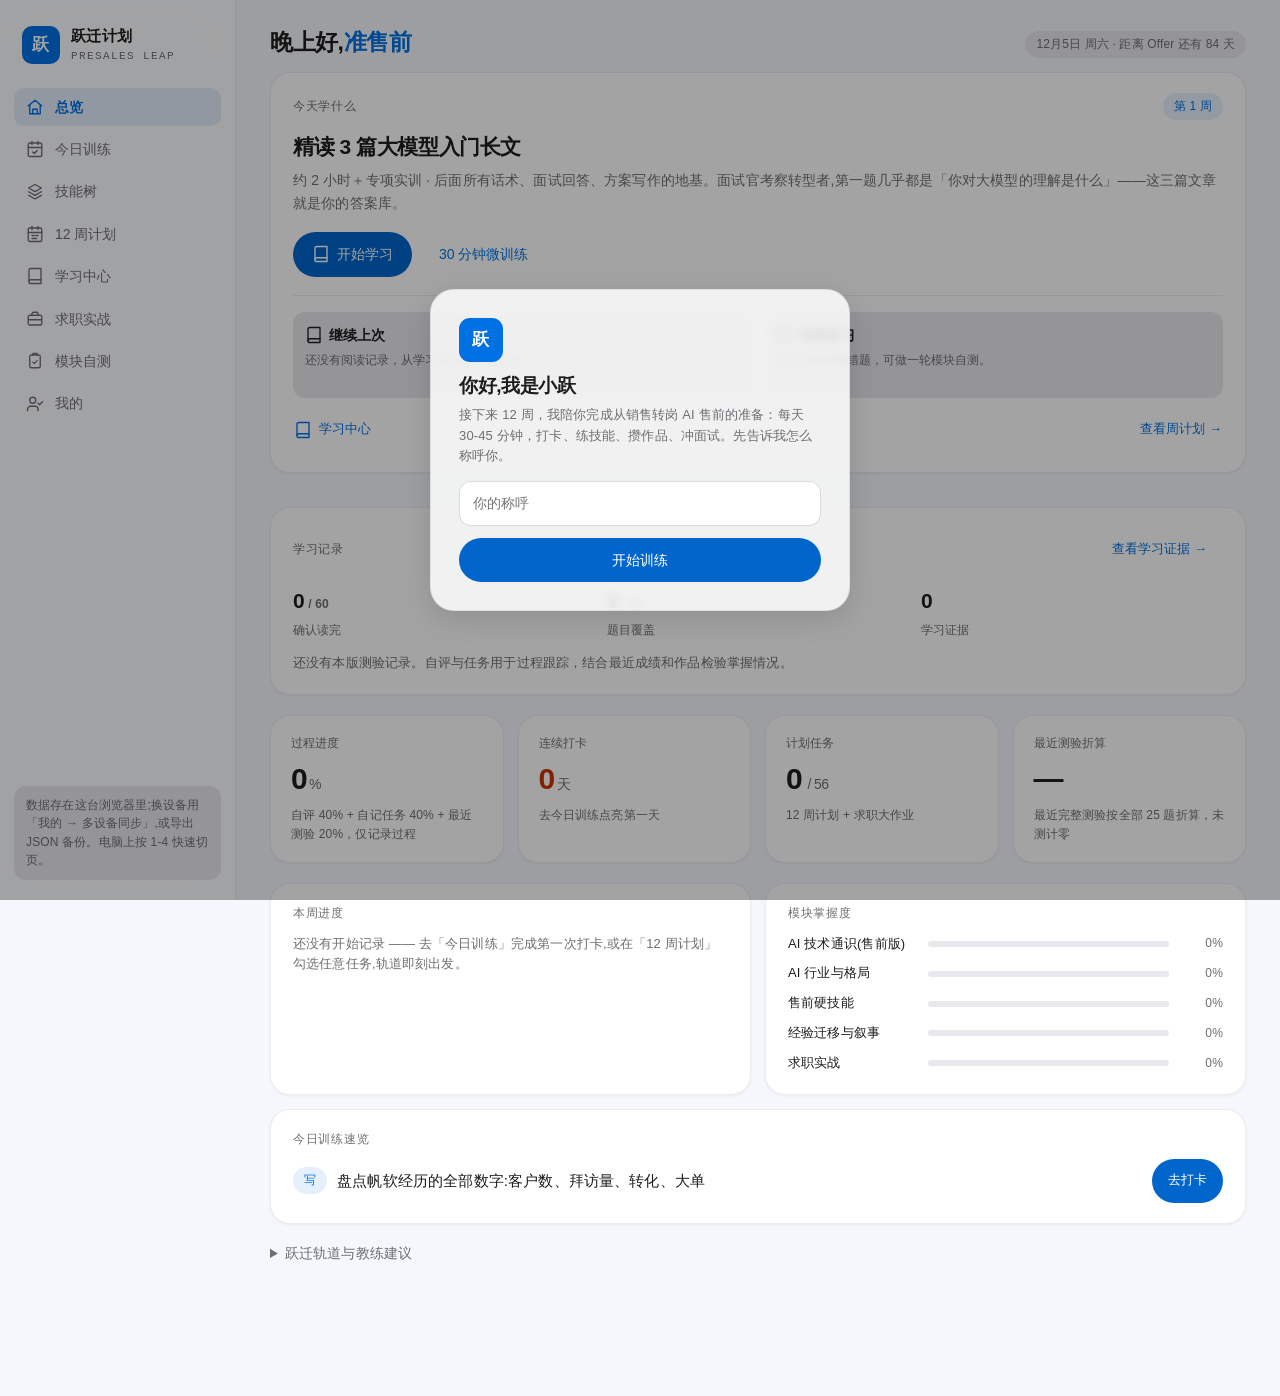
==== commit 8eab127d: "发布 Web 1.21.0：原文与配图页语义化修复：原文列表与搜索结果补列表语义 - 原文与配图页语义化修复：原文列表与搜索结果补列表语义，搜索面板用标题关联，纯图标按钮补可读名称；页内标题层级收敛为" ====
--- a/yueqian-training/index.html
+++ b/yueqian-training/index.html
@@ -4,8 +4,8 @@
 <meta charset="utf-8">
 <meta name="viewport" content="width=device-width,initial-scale=1,viewport-fit=cover">
 <meta name="color-scheme" content="light dark">
-<title>跃迁计划 · 帆软销售 → 上海 AI 售前训练营</title>
-<meta name="description" content="90 天跳槽冲刺:AI 通识、行业格局、售前硬技能、面试叙事与求职实战,一条轨道飞向 Offer。">
+<title>跃迁计划 · AI 售前训练营</title>
+<meta name="description" content="跃迁计划 · AI 售前训练营：12 周 AI 售前训练冲刺，覆盖 AI 通识、行业格局、售前硬技能、面试叙事与求职实战。">
 <link rel="icon" href="data:image/svg+xml,%3Csvg xmlns='http://www.w3.org/2000/svg' viewBox='0 0 64 64'%3E%3Crect width='64' height='64' rx='14' fill='%230071E3'/%3E%3Ctext x='32' y='44' font-size='34' text-anchor='middle' fill='white' font-family='PingFang SC,sans-serif' font-weight='600'%3E跃%3C/text%3E%3C/svg%3E">
 <link rel="manifest" href="manifest.webmanifest">
 <link rel="apple-touch-icon" href="icon-180.png">
@@ -15,7 +15,7 @@
 <meta name="format-detection" content="telephone=no">
 <meta name="theme-color" content="#f5f7fc">
 <script>
-var APP_VERSION='1.17.0';
+var APP_VERSION='1.21.0';
 /* 课程内容与页面并行下载;app.js 读取这个 Promise */
 window.YUEQIAN_CONTENT=fetch('./content/course.json',{cache:'no-cache'}).then(function(r){if(!r.ok)throw new Error('HTTP '+r.status);return r.json()});window.YUEQIAN_CONTENT.catch(function(){});
 </script>
@@ -521,7 +521,7 @@
           <summary>跃迁轨道与教练建议</summary>
           <div class="card runway">
             <div class="eyebrow" style="margin-bottom:10px">跃迁轨道 · 12 周</div>
-            <svg id="rwSvg" viewBox="0 0 820 168" role="img" aria-label="从帆软销售到 Offer 的 12 周跃迁轨道"></svg>
+            <svg id="rwSvg" viewBox="0 0 820 168" role="img" aria-label="销售转岗 AI 售前的 12 周跃迁轨道"></svg>
             <div class="rw-dots" id="rwDots"></div>
           </div>
           <div class="coach">
@@ -604,7 +604,7 @@
         <h2 class="ptitle">学习中心</h2>
         <div class="seg" style="margin:-4px 0 16px"><button data-sub="plan">周计划</button><button data-sub="learn">学习中心</button><button data-sub="lab">实战</button></div>
         <input type="search" class="field" id="learnSearch" placeholder="搜索全文，如「数据出域」「RAG」" aria-label="搜索学习主题与材料全文">
-        <a class="btn" href="./materials.html" style="margin:12px 0 16px">原文与配图 · Microsoft</a>
+        <a class="btn" href="./materials.html" id="materialsEntry" style="margin:12px 0 16px">原文与配图</a>
         <div class="learn-filters">
           <label>范围<select class="field" id="learnWeek" aria-label="按周次筛选"></select></label>
           <label>状态<select class="field" id="learnState" aria-label="按学习状态筛选"><option value="all">全部状态</option><option value="new">未打开</option><option value="opened">已打开</option><option value="read">已读完</option><option value="done">任务完成</option></select></label>
@@ -631,7 +631,7 @@
             <div class="logo-mark me-mark">跃</div>
             <div style="flex:1;min-width:0">
               <h2 style="font-size:19px;letter-spacing:-0.02em" id="meName">准售前</h2>
-              <div class="small muted" style="margin-top:3px">跃迁计划 · 帆软销售 → 上海 AI 售前 · 12 周</div>
+              <div class="small muted" style="margin-top:3px">跃迁计划 · AI 售前训练营 · 12 周</div>
             </div>
             <span class="streak-chip" id="tbStreak" title="连续打卡天数"><svg class="ic" style="width:15px;height:15px"><use href="#i-flame"/></svg><span class="num" id="tbStreakN">0</span><span style="font-weight:500">天</span></span>
           </div>
@@ -703,7 +703,7 @@
           <details class="me-item">
             <summary><svg class="ic me-lead"><use href="#i-help"/></svg>关于<span class="me-val mono" id="meVerVal"></span><svg class="ic me-chev"><use href="#i-chev"/></svg></summary>
             <div class="me-body">
-              <p class="small muted" style="margin-bottom:8px">跃迁计划 · 训练系统当前版本 <span class="mono" id="appVer"></span><button class="btn sm" id="updBtn" data-action="update-check" style="margin-left:8px">检查更新</button></p>
+              <p class="small muted" style="margin-bottom:8px">跃迁计划 · AI 售前训练营 · 当前版本 <span class="mono" id="appVer"></span><button class="btn sm" id="updBtn" data-action="update-check" style="margin-left:8px">检查更新</button></p>
               <p class="small muted" style="margin-bottom:4px">有新版时顶部会出现「有新版本，点此更新」，点按后切换；作答中的测验不会被打断。</p>
               <div class="hr" style="margin:12px 0"></div>
               <div class="eyebrow" style="margin-bottom:4px">版本更新</div>
@@ -750,7 +750,7 @@
   <div class="modal">
     <div class="app-ic">跃</div>
     <h3>你好,我是小跃</h3>
-    <p class="small muted" style="margin-bottom:14px">接下来 12 周,我陪你完成从帆软销售到上海 AI 售前的转岗:每天 30-45 分钟,打卡、练技能、攒作品、冲面试。先告诉我怎么称呼你。</p>
+    <p class="small muted" style="margin-bottom:14px">接下来 12 周，我陪你完成从销售转岗 AI 售前的准备：每天 30-45 分钟，打卡、练技能、攒作品、冲面试。先告诉我怎么称呼你。</p>
     <input type="text" class="field" id="obName" maxlength="12" placeholder="你的称呼">
     <button class="btn primary" id="obStart" data-action="onboard-start" style="width:100%;margin-top:12px">开始训练</button>
   </div>
